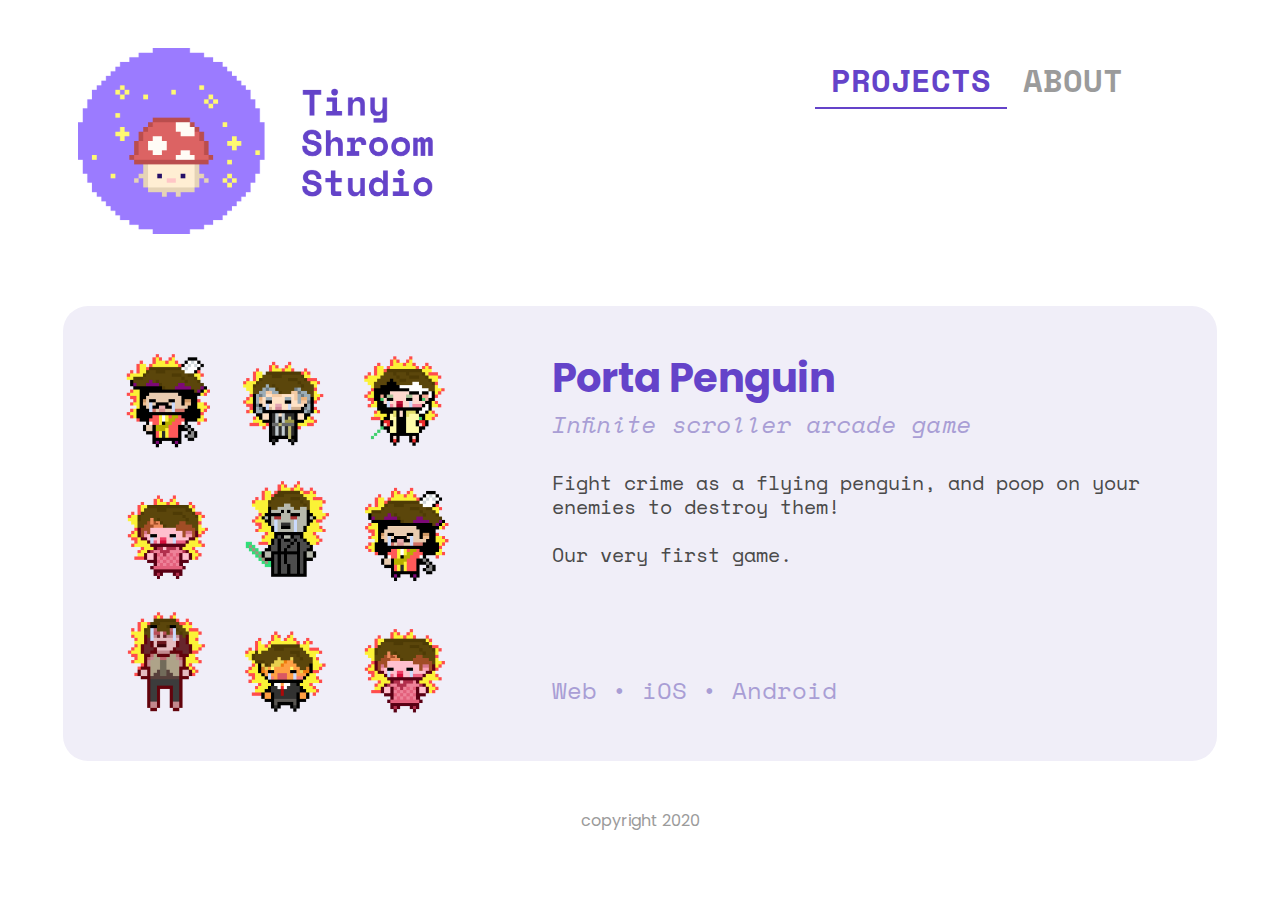
==== index.html @ 53ed8067 "Make porta_penguin.html more responsive and some other small refactors" ====
<!DOCTYPE html>
<html lang="en">

<head>
    <title>Tiny Shroom Studio</title>

    <meta charset="utf-8">
    <meta name="viewport" content="width=device-width, initial-scale=1, shrink-to-fit=no">

    <!-- Bootstrap CSS -->
    <link rel="stylesheet" href="https://stackpath.bootstrapcdn.com/bootstrap/4.4.1/css/bootstrap.min.css" integrity="sha384-Vkoo8x4CGsO3+Hhxv8T/Q5PaXtkKtu6ug5TOeNV6gBiFeWPGFN9MuhOf23Q9Ifjh" crossorigin="anonymous">
    <link rel="stylesheet" href="https://fonts.googleapis.com/css?family=Space%20Mono">
    <link rel="stylesheet" href="https://fonts.googleapis.com/css?family=Poppins:400,800">
    <link rel="stylesheet" type="text/css" href="css/index.css" />
</head>


<body>

    <div class="container">
        <div class="row mt-5 mx-5">
            <div class="col-12 col-sm-5 col-lg-4">
                <img src="assets/Logo.png" class="img-fluid mb-4">
            </div>
            <div class="col-0 col-sm-2 col-lg-3">
            </div>
            <div class="col-12 col-sm-5 col-lg-5">
                <ol class="nav justify-content-center">
                    <li class="nav-item">
                        <span class="nav-link text-button-active">PROJECTS</span>
                    </li>
                    <li class="nav-item">
                        <span class="nav-link text-button-inactive"><a class="text-button-link" href="about.html">ABOUT</a></span>
                    </li>
                </ol>
            </div>
        </div>

        <div class="row my-md-5 mx-md-5 py-md-5 px-md-5 mx-2 my-2 px-4 py-3 porta-penguin-bg">
            <div class="col-sm-4 my-4 my-md-0">
                <img src="assets/Characters.png" class="img-fluid">
            </div>
            <div class="col-sm-1">
            </div>
            <div class="col-sm-7 px-0">
                <h1 class="big-text">Porta Penguin</h1>
                <h4 class="color-light-purp"><i>Infinite scroller arcade game</i></h4>
                </br>
                <h5 class="color-main-text">
                    Fight crime as a flying penguin, and poop on your enemies to destroy them!</br>
                    </br>
                    Our very first game.
                </h5>
                <div id="spacer" style="width: 200px; height: 100px; float:left; display:inline-block"></div>
                <h4 class="color-light-purp" style="position:absolute;bottom:0"><a class="text-button-link" href="porta_penguin/poop-game.html">Web</a> &#8226; iOS &#8226; Android</h4>
                <a href="projects/porta_penguin.html"><span class="span-link"></span></a>
            </div>
        </div>

        <div class="row">
            <div class="col-sm-12">
                <p class="poppins text-center color-copyright">copyright 2020</p>
            </div>
        </div>
    </div>

    <!-- Optional JavaScript -->
    <!-- Order matters - jQuery first, then Popper.js, then Bootstrap JS -->
    <script src="https://code.jquery.com/jquery-3.4.1.slim.min.js" integrity="sha384-J6qa4849blE2+poT4WnyKhv5vZF5SrPo0iEjwBvKU7imGFAV0wwj1yYfoRSJoZ+n" crossorigin="anonymous"></script>
    <script src="https://cdn.jsdelivr.net/npm/popper.js@1.16.0/dist/umd/popper.min.js" integrity="sha384-Q6E9RHvbIyZFJoft+2mJbHaEWldlvI9IOYy5n3zV9zzTtmI3UksdQRVvoxMfooAo" crossorigin="anonymous"></script>
    <script src="https://stackpath.bootstrapcdn.com/bootstrap/4.4.1/js/bootstrap.min.js" integrity="sha384-wfSDF2E50Y2D1uUdj0O3uMBJnjuUD4Ih7YwaYd1iqfktj0Uod8GCExl3Og8ifwB6" crossorigin="anonymous"></script>
</body>

</html>
---- css/index.css ----
@media (min-width: 576px) {
    .container {
        max-width: 650px;
    }
}

@media (min-width: 768px) {
    .container {
        max-width: 900px;
    }
}

@media (min-width: 1200px) {
    .container {
        max-width: 1400px;
    }
}

body {
    /* Default */
    font-family: 'Space Mono';
}

.porta-penguin-bg {
    background-color: #F0EEF8;
    border-radius: 25px;
}

.charactersmw {
    display: inline-block;
    max-width: 500px;
}

.logomw {
    display: inline-block;
    max-width: 300px;
}

.right {
    float: right;
}

.poppins {
    font-family: 'Poppins';
}

.space-mono {
    font-family: 'Space Mono';
}

.color-dark-purp {
    color: #6443C9;
}

.color-light-purp {
    color: #A99ED5;
}

.color-copyright {
    color: #9B9B9B;
}

.color-main-text {
    color: #4A4A4A;
}

.text-button-active {
    border-bottom: 2px solid #6443C9;
    padding-bottom: 3px;
    font-family: 'Space Mono';
    font-weight: bold;
    font-size: 32px;
    color: #6443C9;
}

.text-button-link {
    color: inherit;
    text-decoration: none;
    z-index: 2;
    /* Need for z-index shenanigans */
    position: relative;
}

.text-button-link:hover {
    color: inherit;
    text-decoration: none;
    color: #6443C9;
}

.text-button-inactive {
    font-family: 'Space Mono';
    font-weight: bold;
    font-size: 32px;
    color: #9B9B9B;
}

.big-text {
    font-weight: bold;
    font-family: 'Poppins';
    color: #6443C9;
}

.span-link {
    position: absolute;
    width: 100%;
    height: 100%;
    top: 0;
    left: 0;
    z-index: 1;
}

.z-high {
    z-index: 20;
}
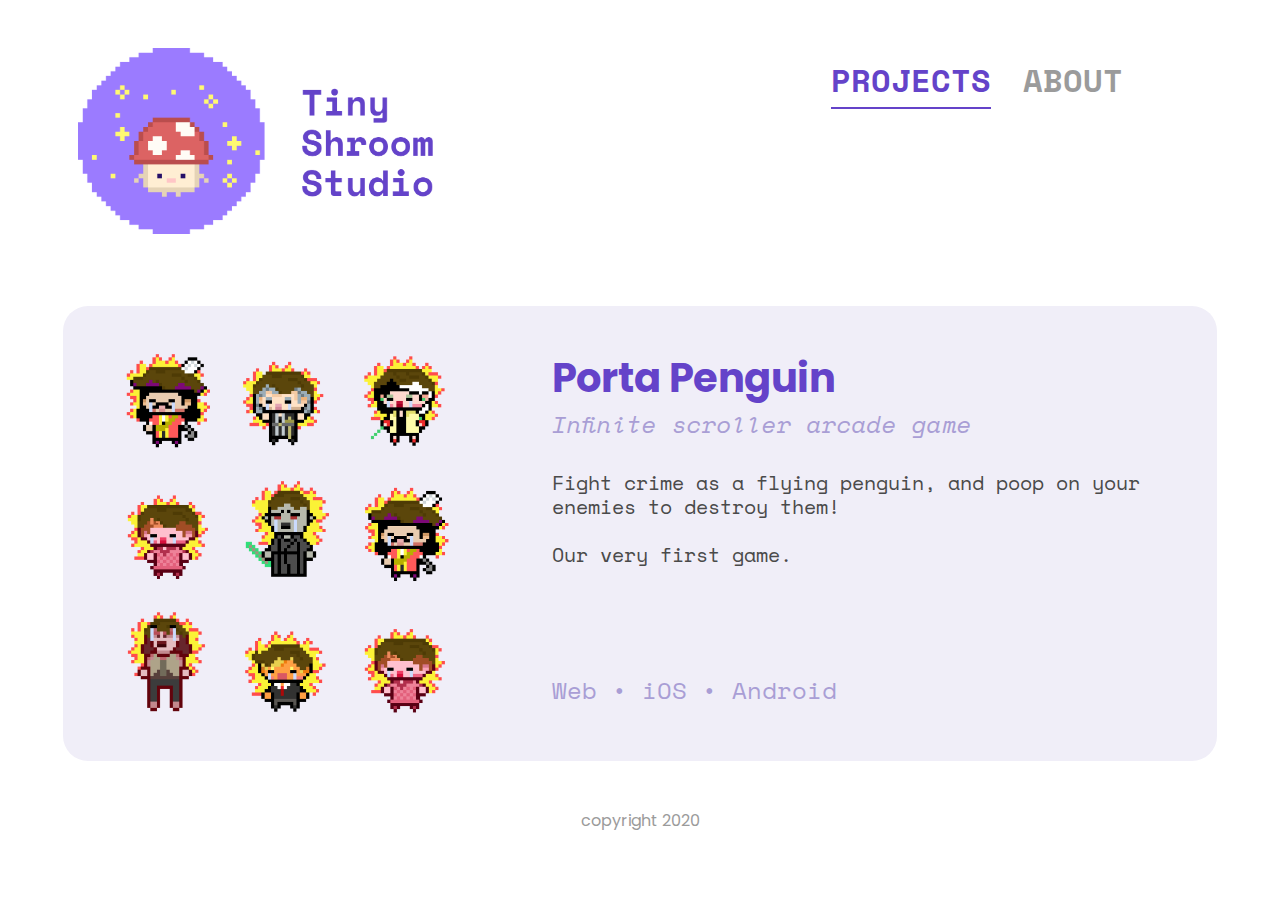
==== commit 063dd696: "For the text buttons, make underline not go under the padding" ====
--- a/index.html
+++ b/index.html
@@ -27,7 +27,7 @@
             <div class="col-12 col-sm-5 col-lg-5">
                 <ol class="nav justify-content-center">
                     <li class="nav-item">
-                        <span class="nav-link text-button-active">PROJECTS</span>
+                        <span class="nav-link"><span class="text-button-active">PROJECTS</span></span>
                     </li>
                     <li class="nav-item">
                         <span class="nav-link text-button-inactive"><a class="text-button-link" href="about.html">ABOUT</a></span>
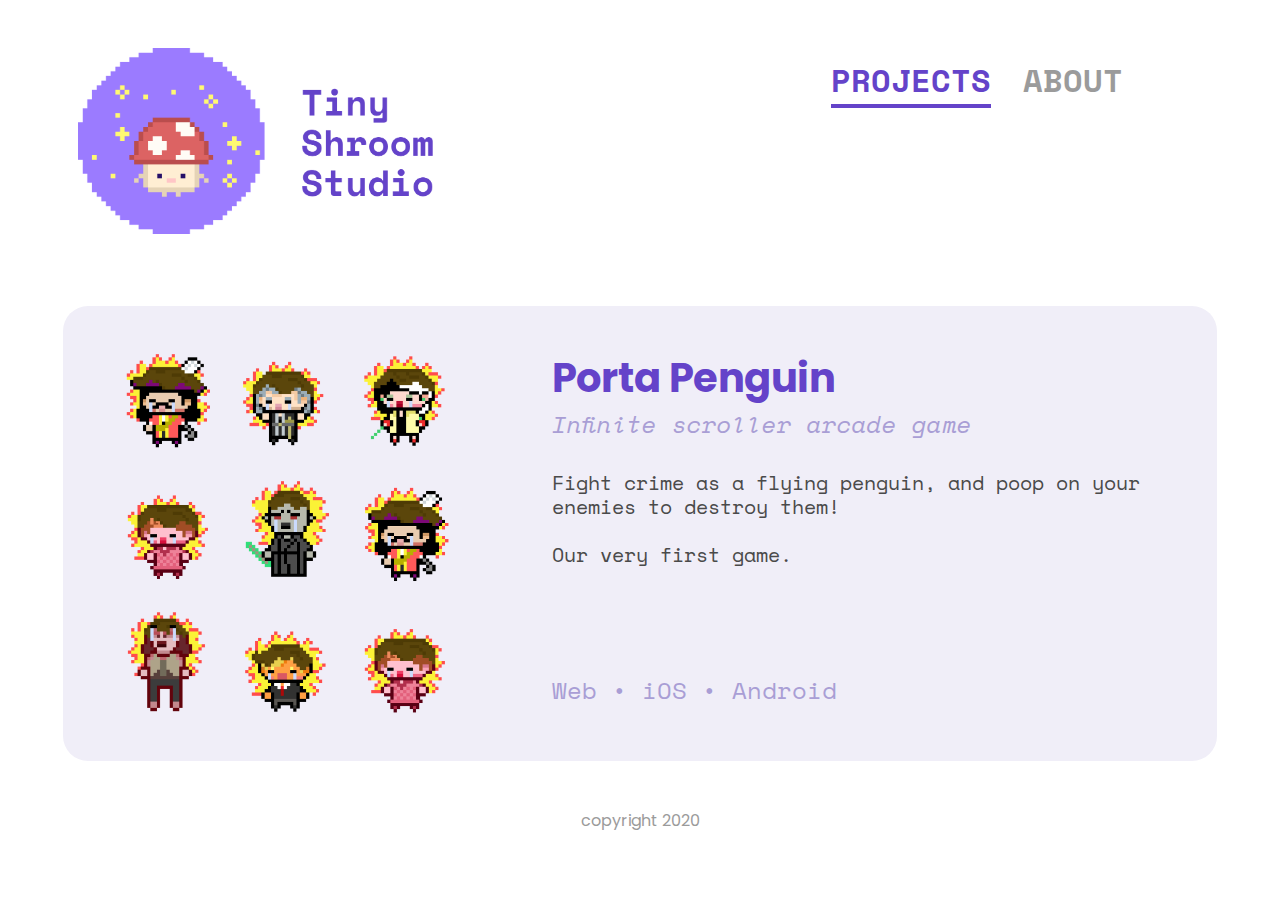
==== commit 6a32c80e: "Change text-button-active style" ====
--- a/index.html
+++ b/index.html
@@ -9,7 +9,7 @@
 
     <!-- Bootstrap CSS -->
     <link rel="stylesheet" href="https://stackpath.bootstrapcdn.com/bootstrap/4.4.1/css/bootstrap.min.css" integrity="sha384-Vkoo8x4CGsO3+Hhxv8T/Q5PaXtkKtu6ug5TOeNV6gBiFeWPGFN9MuhOf23Q9Ifjh" crossorigin="anonymous">
-    <link rel="stylesheet" href="https://fonts.googleapis.com/css?family=Space%20Mono">
+    <link rel="stylesheet" href="https://fonts.googleapis.com/css?family=Space%20Mono:400,700">
     <link rel="stylesheet" href="https://fonts.googleapis.com/css?family=Poppins:400,800">
     <link rel="stylesheet" type="text/css" href="css/index.css" />
 </head>
--- a/css/index.css
+++ b/css/index.css
@@ -65,10 +65,9 @@
 }
 
 .text-button-active {
-    border-bottom: 2px solid #6443C9;
-    padding-bottom: 3px;
+    border-bottom: 4px solid #6443C9;
     font-family: 'Space Mono';
-    font-weight: bold;
+    font-weight: 700;
     font-size: 32px;
     color: #6443C9;
 }
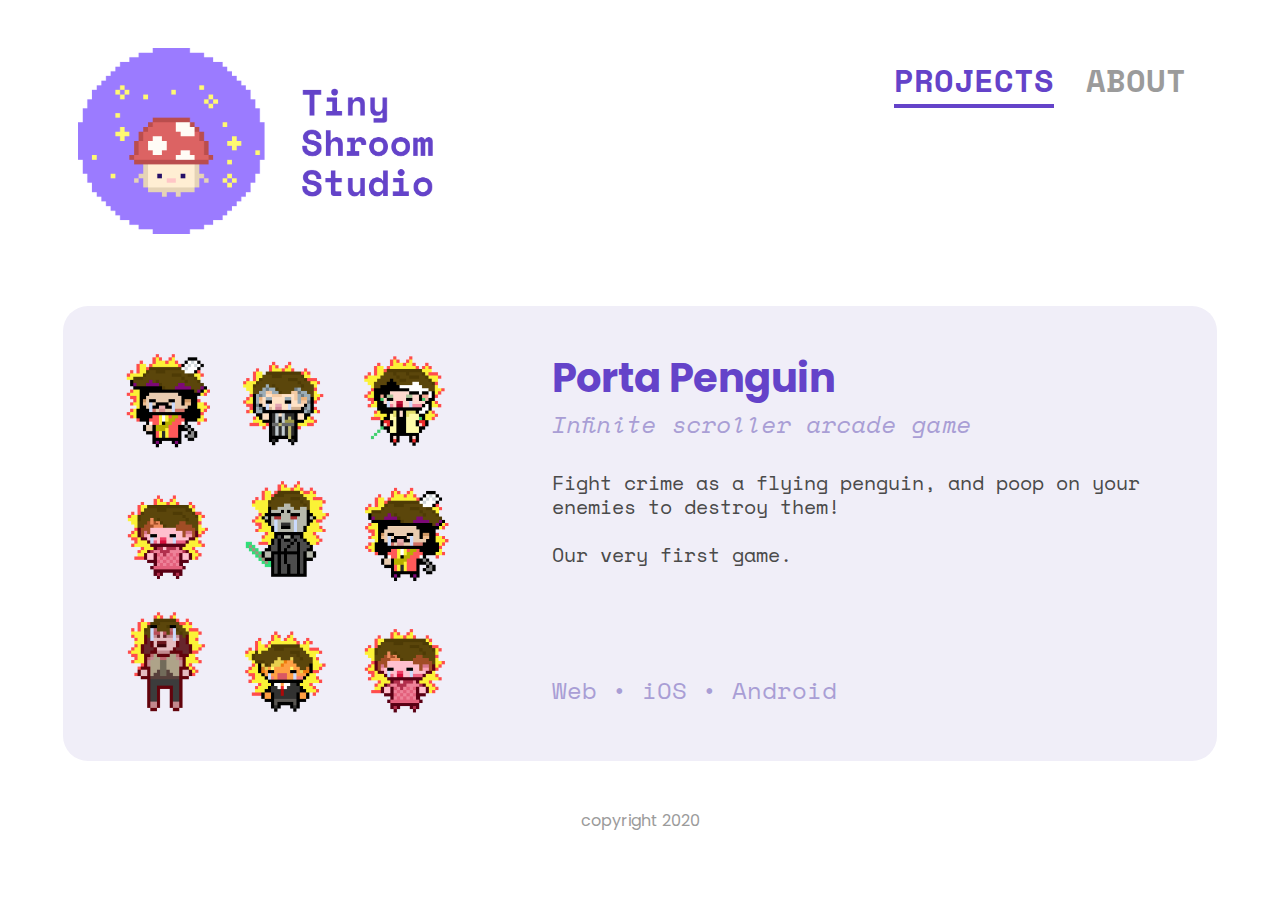
==== commit 08fd69d2: "Responsive justification for nav bar" ====
--- a/index.html
+++ b/index.html
@@ -25,7 +25,7 @@
             <div class="col-0 col-sm-2 col-lg-3">
             </div>
             <div class="col-12 col-sm-5 col-lg-5">
-                <ol class="nav justify-content-center">
+                <ol class="nav justify-content-center justify-content-md-end">
                     <li class="nav-item">
                         <span class="nav-link"><span class="text-button-active">PROJECTS</span></span>
                     </li>
@@ -52,7 +52,8 @@
                     Our very first game.
                 </h5>
                 <div id="spacer" style="width: 200px; height: 100px; float:left; display:inline-block"></div>
-                <h4 class="color-light-purp" style="position:absolute;bottom:0"><a class="text-button-link" href="porta_penguin/poop-game.html">Web</a> &#8226; iOS &#8226; Android</h4>
+                <h4 class="color-light-purp" style="position:absolute;bottom:0"><a class="text-button-link" href="porta_penguin/poop-game.html" target="_blank">Web</a> &#8226; <a class="text-button-link" href="https://apps.apple.com/us/app/porta-penguin/id1501989537?ls=1" target="_blank">iOS</a> &#8226; <a class="text-button-link"
+                        href="https://play.google.com/store/apps/details?id=com.tinyshroom.portapenguin" target="_blank">Android</a></h4>
                 <a href="projects/porta_penguin.html"><span class="span-link"></span></a>
             </div>
         </div>
